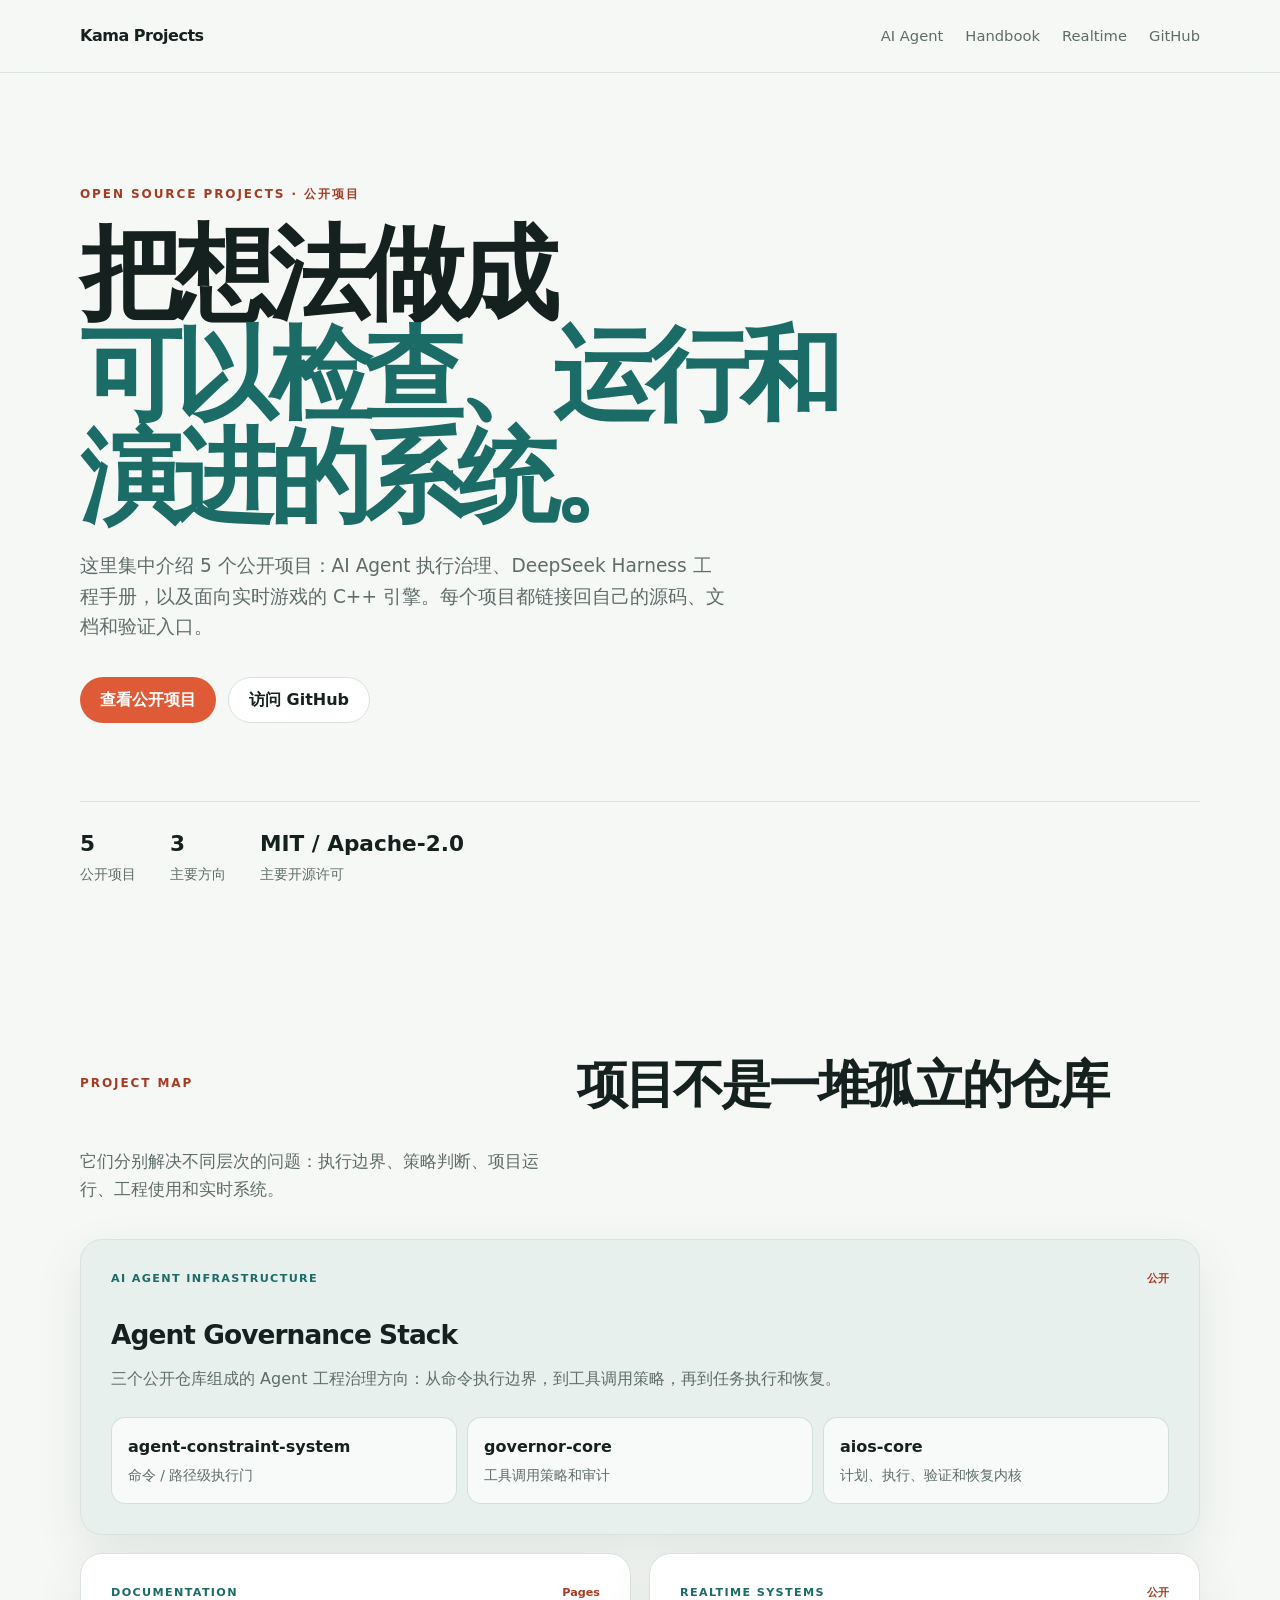
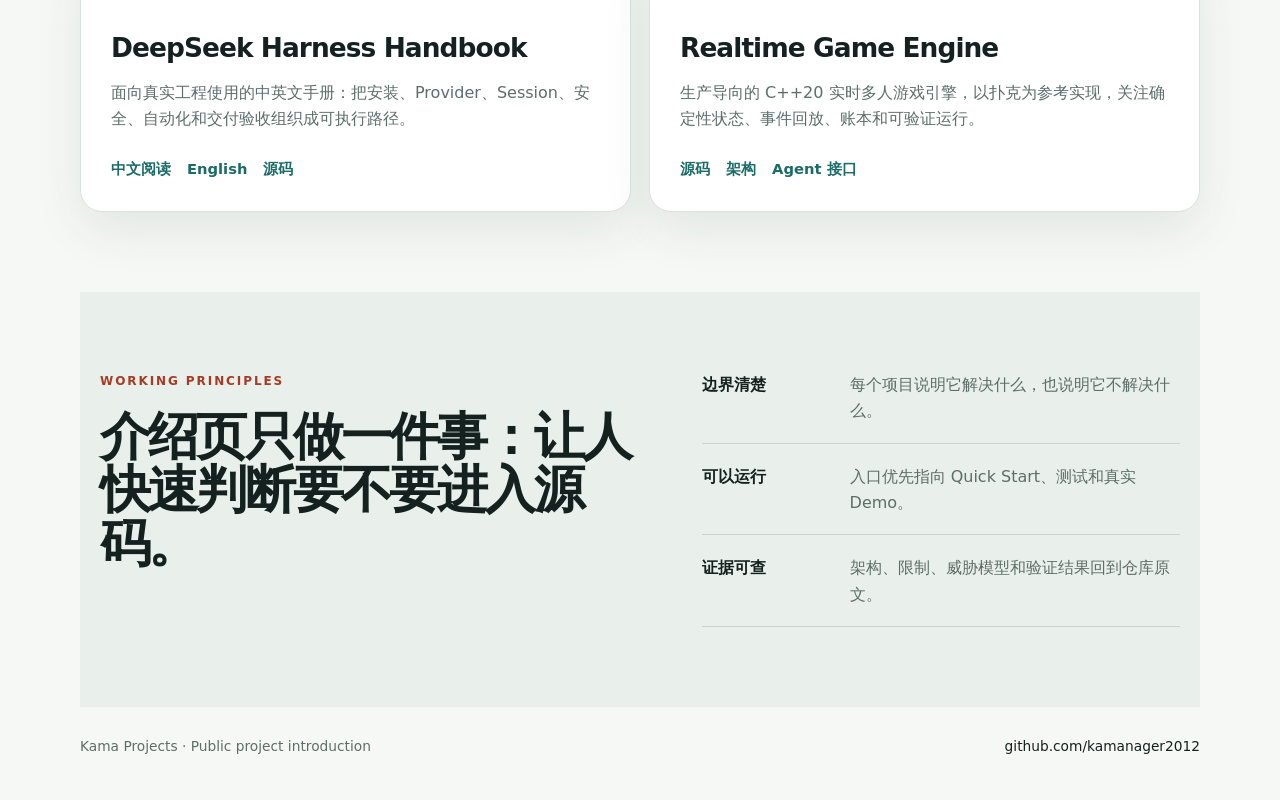
==== index.html @ 9a0dd00c "Create public project introduction site" ====
<!doctype html>
<html lang="zh-CN">
  <head>
    <meta charset="utf-8">
    <meta name="viewport" content="width=device-width, initial-scale=1">
    <meta name="description" content="Kama Projects：面向 AI Agent 治理、DeepSeek Harness 和实时游戏系统的公开开源项目。">
    <title>Kama Projects · Open Source Systems</title>
    <link rel="stylesheet" href="styles.css">
  </head>
  <body>
    <header class="site-header">
      <nav class="nav shell" aria-label="主导航">
        <a class="brand" href="#top">Kama Projects</a>
        <div class="nav-links">
          <a href="#agent-stack">AI Agent</a>
          <a href="#handbook">Handbook</a>
          <a href="#realtime">Realtime</a>
          <a href="https://github.com/kamanager2012">GitHub</a>
        </div>
      </nav>
    </header>

    <main id="top">
      <section class="hero shell">
        <p class="eyebrow">OPEN SOURCE PROJECTS · 公开项目</p>
        <h1>把想法做成<br><span>可以检查、运行和演进的系统。</span></h1>
        <p class="hero-copy">
          这里集中介绍 5 个公开项目：AI Agent 执行治理、DeepSeek Harness
          工程手册，以及面向实时游戏的 C++ 引擎。每个项目都链接回自己的源码、文档和验证入口。
        </p>
        <div class="hero-actions">
          <a class="button button-primary" href="#projects">查看公开项目</a>
          <a class="button button-secondary" href="https://github.com/kamanager2012">访问 GitHub</a>
        </div>
        <div class="hero-facts" aria-label="项目概览">
          <div><strong>5</strong><span>公开项目</span></div>
          <div><strong>3</strong><span>主要方向</span></div>
          <div><strong>MIT / Apache-2.0</strong><span>主要开源许可</span></div>
        </div>
      </section>

      <section class="section shell" id="projects">
        <div class="section-heading">
          <p class="eyebrow">PROJECT MAP</p>
          <h2>项目不是一堆孤立的仓库</h2>
          <p>它们分别解决不同层次的问题：执行边界、策略判断、项目运行、工程使用和实时系统。</p>
        </div>

        <div class="project-grid">
          <article class="project-card featured" id="agent-stack">
            <div class="card-topline"><span class="tag">AI AGENT INFRASTRUCTURE</span><span class="status">公开</span></div>
            <h3>Agent Governance Stack</h3>
            <p>三个公开仓库组成的 Agent 工程治理方向：从命令执行边界，到工具调用策略，再到任务执行和恢复。</p>
            <div class="stack-map">
              <a href="https://github.com/kamanager2012/agent-constraint-system"><strong>agent-constraint-system</strong><span>命令 / 路径级执行门</span></a>
              <a href="https://github.com/kamanager2012/governor-core"><strong>governor-core</strong><span>工具调用策略和审计</span></a>
              <a href="https://github.com/kamanager2012/aios-core"><strong>aios-core</strong><span>计划、执行、验证和恢复内核</span></a>
            </div>
          </article>

          <article class="project-card" id="handbook">
            <div class="card-topline"><span class="tag">DOCUMENTATION</span><span class="status">Pages</span></div>
            <h3>DeepSeek Harness Handbook</h3>
            <p>面向真实工程使用的中英文手册：把安装、Provider、Session、安全、自动化和交付验收组织成可执行路径。</p>
            <div class="card-links">
              <a href="https://kamanager2012.github.io/deepseek-harness-handbook/">中文阅读</a>
              <a href="https://kamanager2012.github.io/deepseek-harness-handbook/en/">English</a>
              <a href="https://github.com/kamanager2012/deepseek-harness-handbook">源码</a>
            </div>
          </article>

          <article class="project-card" id="realtime">
            <div class="card-topline"><span class="tag">REALTIME SYSTEMS</span><span class="status">公开</span></div>
            <h3>Realtime Game Engine</h3>
            <p>生产导向的 C++20 实时多人游戏引擎，以扑克为参考实现，关注确定性状态、事件回放、账本和可验证运行。</p>
            <div class="card-links">
              <a href="https://github.com/kamanager2012/realtime-game-engine">源码</a>
              <a href="https://github.com/kamanager2012/realtime-game-engine/blob/main/docs/ARCHITECTURE.md">架构</a>
              <a href="https://github.com/kamanager2012/realtime-game-engine/blob/main/docs/ai-agent.md">Agent 接口</a>
            </div>
          </article>
        </div>
      </section>

      <section class="section section-muted shell">
        <div class="principles">
          <div>
            <p class="eyebrow">WORKING PRINCIPLES</p>
            <h2>介绍页只做一件事：让人快速判断要不要进入源码。</h2>
          </div>
          <div class="principle-list">
            <div><strong>边界清楚</strong><span>每个项目说明它解决什么，也说明它不解决什么。</span></div>
            <div><strong>可以运行</strong><span>入口优先指向 Quick Start、测试和真实 Demo。</span></div>
            <div><strong>证据可查</strong><span>架构、限制、威胁模型和验证结果回到仓库原文。</span></div>
          </div>
        </div>
      </section>
    </main>

    <footer class="site-footer shell">
      <span>Kama Projects · Public project introduction</span>
      <a href="https://github.com/kamanager2012">github.com/kamanager2012</a>
    </footer>
  </body>
</html>
---- styles.css ----
:root {
  --ink: #14211f;
  --muted: #5d6d69;
  --line: #d9e2df;
  --paper: #f6f8f5;
  --card: #ffffff;
  --accent: #df5b38;
  --accent-dark: #a63b23;
  --teal: #1b6b67;
  --shadow: 0 18px 50px rgba(27, 57, 52, .09);
}

* { box-sizing: border-box; }

html { scroll-behavior: smooth; }

body {
  margin: 0;
  color: var(--ink);
  background: var(--paper);
  font-family: Inter, ui-sans-serif, system-ui, -apple-system, BlinkMacSystemFont, "Segoe UI", "PingFang SC", "Microsoft YaHei", sans-serif;
  line-height: 1.65;
}

a { color: inherit; }

.shell { width: min(1120px, calc(100% - 40px)); margin: 0 auto; }

.site-header {
  position: sticky;
  top: 0;
  z-index: 10;
  background: rgba(246, 248, 245, .88);
  border-bottom: 1px solid rgba(217, 226, 223, .85);
  backdrop-filter: blur(16px);
}

.nav { min-height: 72px; display: flex; align-items: center; justify-content: space-between; gap: 24px; }
.brand { font-weight: 800; letter-spacing: -.03em; text-decoration: none; }
.nav-links { display: flex; gap: 22px; color: var(--muted); font-size: .92rem; }
.nav-links a { text-decoration: none; }
.nav-links a:hover, .card-links a:hover, .site-footer a:hover { color: var(--accent-dark); }

.hero { padding: 112px 0 92px; }
.eyebrow { margin: 0 0 18px; color: var(--accent-dark); font-size: .75rem; font-weight: 800; letter-spacing: .16em; }
h1, h2, h3, p { margin-top: 0; }
h1 { max-width: 760px; margin-bottom: 24px; font-size: clamp(3rem, 8vw, 6.6rem); line-height: .99; letter-spacing: -.075em; }
h1 span { color: var(--teal); }
.hero-copy { max-width: 650px; color: var(--muted); font-size: 1.16rem; }
.hero-actions { display: flex; flex-wrap: wrap; gap: 12px; margin-top: 34px; }
.button { display: inline-flex; align-items: center; justify-content: center; min-height: 46px; padding: 0 20px; border-radius: 999px; font-weight: 750; text-decoration: none; }
.button-primary { color: #fff; background: var(--accent); }
.button-primary:hover { background: var(--accent-dark); }
.button-secondary { border: 1px solid var(--line); background: var(--card); }
.button-secondary:hover { border-color: var(--teal); }
.hero-facts { display: flex; flex-wrap: wrap; gap: 34px; margin-top: 78px; padding-top: 24px; border-top: 1px solid var(--line); }
.hero-facts div { display: grid; gap: 2px; }
.hero-facts strong { font-size: 1.35rem; }
.hero-facts span { color: var(--muted); font-size: .86rem; }

.section { padding: 80px 0; }
.section-heading { display: grid; grid-template-columns: minmax(0, .85fr) minmax(0, 1.15fr); gap: 36px; align-items: end; margin-bottom: 32px; }
.section-heading h2, .principles h2 { margin-bottom: 0; font-size: clamp(2rem, 4vw, 3.7rem); line-height: 1.05; letter-spacing: -.055em; }
.section-heading > p:last-child { margin-bottom: 4px; color: var(--muted); font-size: 1.05rem; }
.project-grid { display: grid; grid-template-columns: repeat(2, minmax(0, 1fr)); gap: 18px; }
.project-card { padding: 30px; border: 1px solid var(--line); border-radius: 22px; background: var(--card); box-shadow: var(--shadow); }
.project-card.featured { grid-column: 1 / -1; background: #e8f0ed; }
.card-topline { display: flex; align-items: center; justify-content: space-between; gap: 12px; margin-bottom: 24px; }
.tag, .status { color: var(--teal); font-size: .7rem; font-weight: 800; letter-spacing: .12em; }
.status { color: var(--accent-dark); letter-spacing: 0; }
.project-card h3 { margin-bottom: 10px; font-size: 1.65rem; letter-spacing: -.035em; }
.project-card p { color: var(--muted); }
.stack-map { display: grid; grid-template-columns: repeat(3, 1fr); gap: 10px; margin-top: 24px; }
.stack-map a { padding: 16px; border: 1px solid rgba(27, 107, 103, .18); border-radius: 14px; background: rgba(255, 255, 255, .68); text-decoration: none; }
.stack-map a:hover { border-color: var(--teal); }
.stack-map strong, .stack-map span { display: block; }
.stack-map span { margin-top: 4px; color: var(--muted); font-size: .86rem; }
.card-links { display: flex; flex-wrap: wrap; gap: 16px; margin-top: 24px; color: var(--teal); font-weight: 750; font-size: .92rem; }
.card-links a { text-decoration: none; }

.section-muted { max-width: none; background: #e9efeb; }
.section-muted > * { width: min(1120px, calc(100% - 40px)); margin: 0 auto; }
.principles { display: grid; grid-template-columns: minmax(0, 1fr) minmax(0, .9fr); gap: 70px; align-items: start; }
.principle-list { display: grid; gap: 20px; }
.principle-list div { display: grid; grid-template-columns: 130px 1fr; gap: 18px; padding-bottom: 18px; border-bottom: 1px solid rgba(93, 109, 105, .22); }
.principle-list span { color: var(--muted); }

.site-footer { display: flex; justify-content: space-between; gap: 20px; padding: 28px 0 42px; color: var(--muted); font-size: .86rem; }
.site-footer a { color: var(--ink); text-decoration: none; }

@media (max-width: 760px) {
  .shell { width: min(100% - 28px, 600px); }
  .nav { min-height: 62px; }
  .nav-links { display: none; }
  .hero { padding: 78px 0 64px; }
  h1 { font-size: clamp(3rem, 16vw, 5rem); }
  .hero-facts { gap: 22px; margin-top: 54px; }
  .section { padding: 58px 0; }
  .section-heading, .principles { grid-template-columns: 1fr; gap: 18px; }
  .project-grid { grid-template-columns: 1fr; }
  .project-card.featured { grid-column: auto; }
  .stack-map { grid-template-columns: 1fr; }
  .principle-list div { grid-template-columns: 1fr; gap: 4px; }
  .site-footer { flex-direction: column; }
}
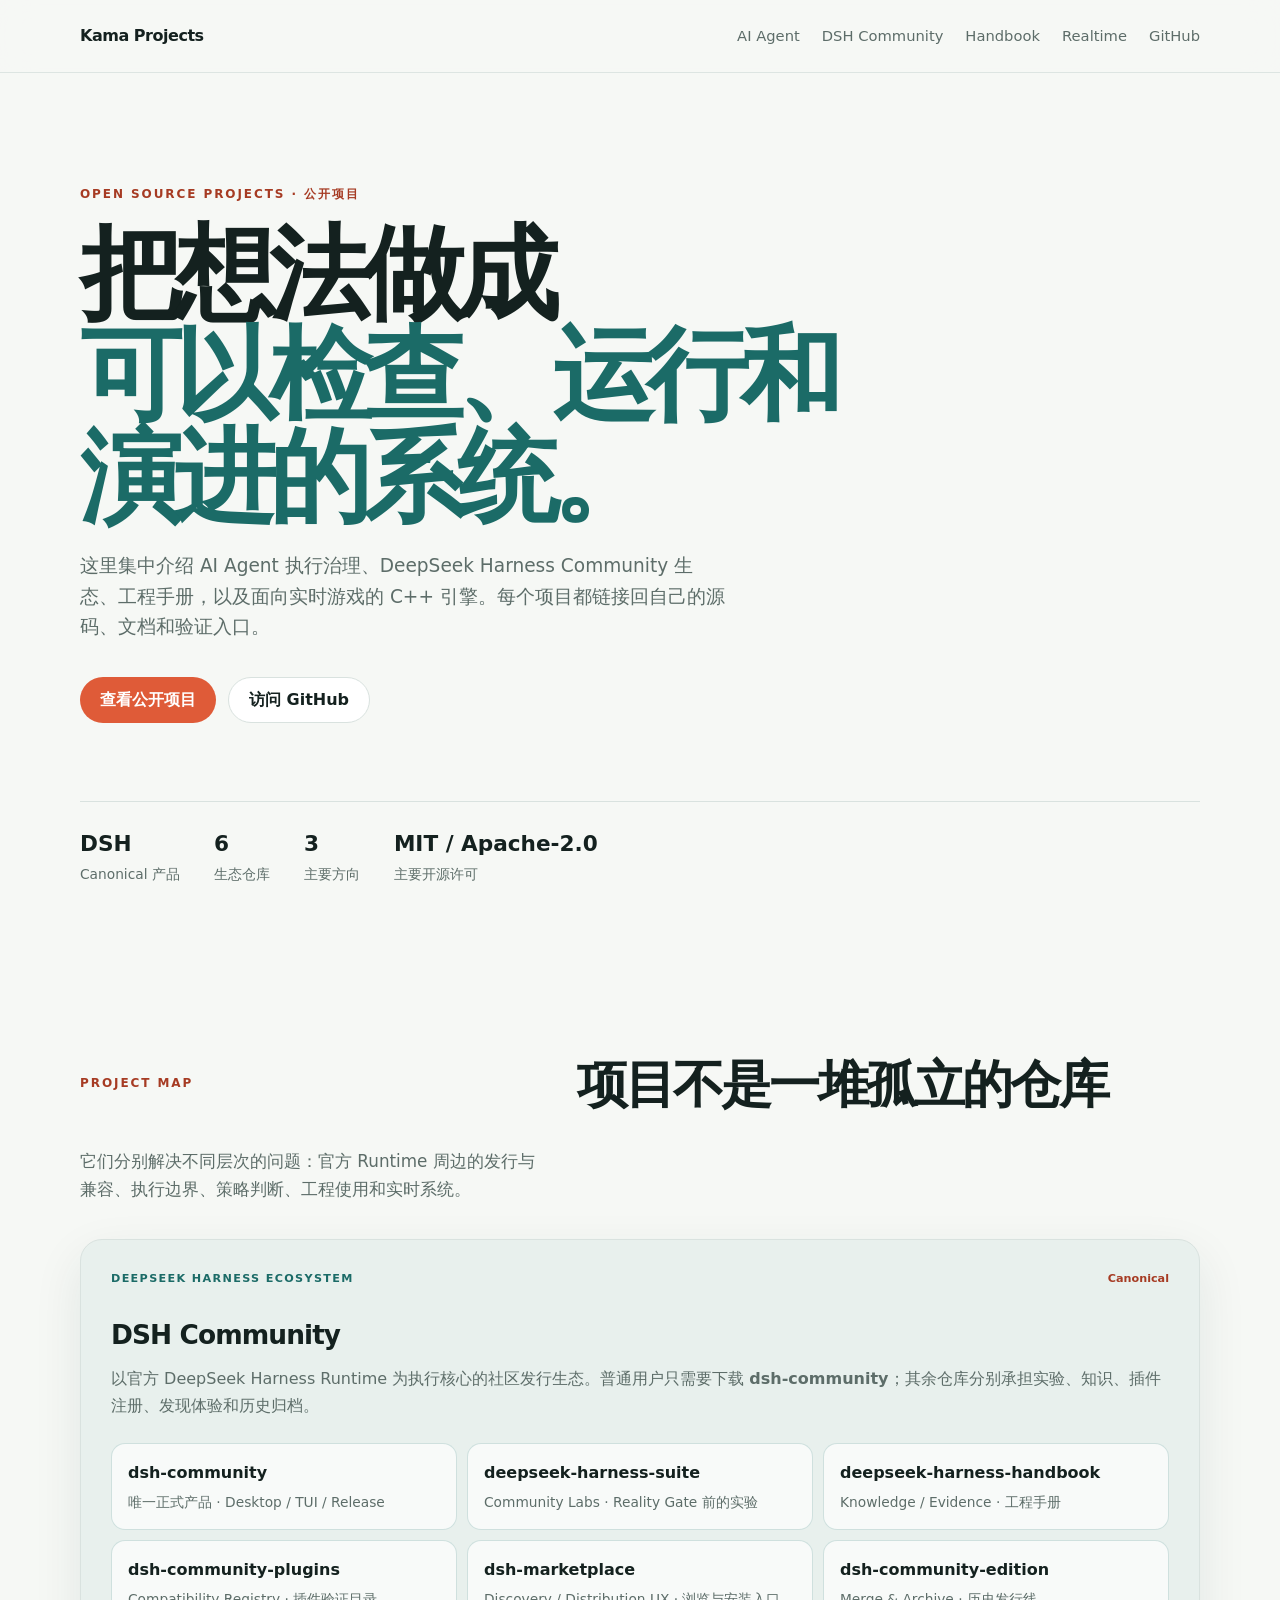
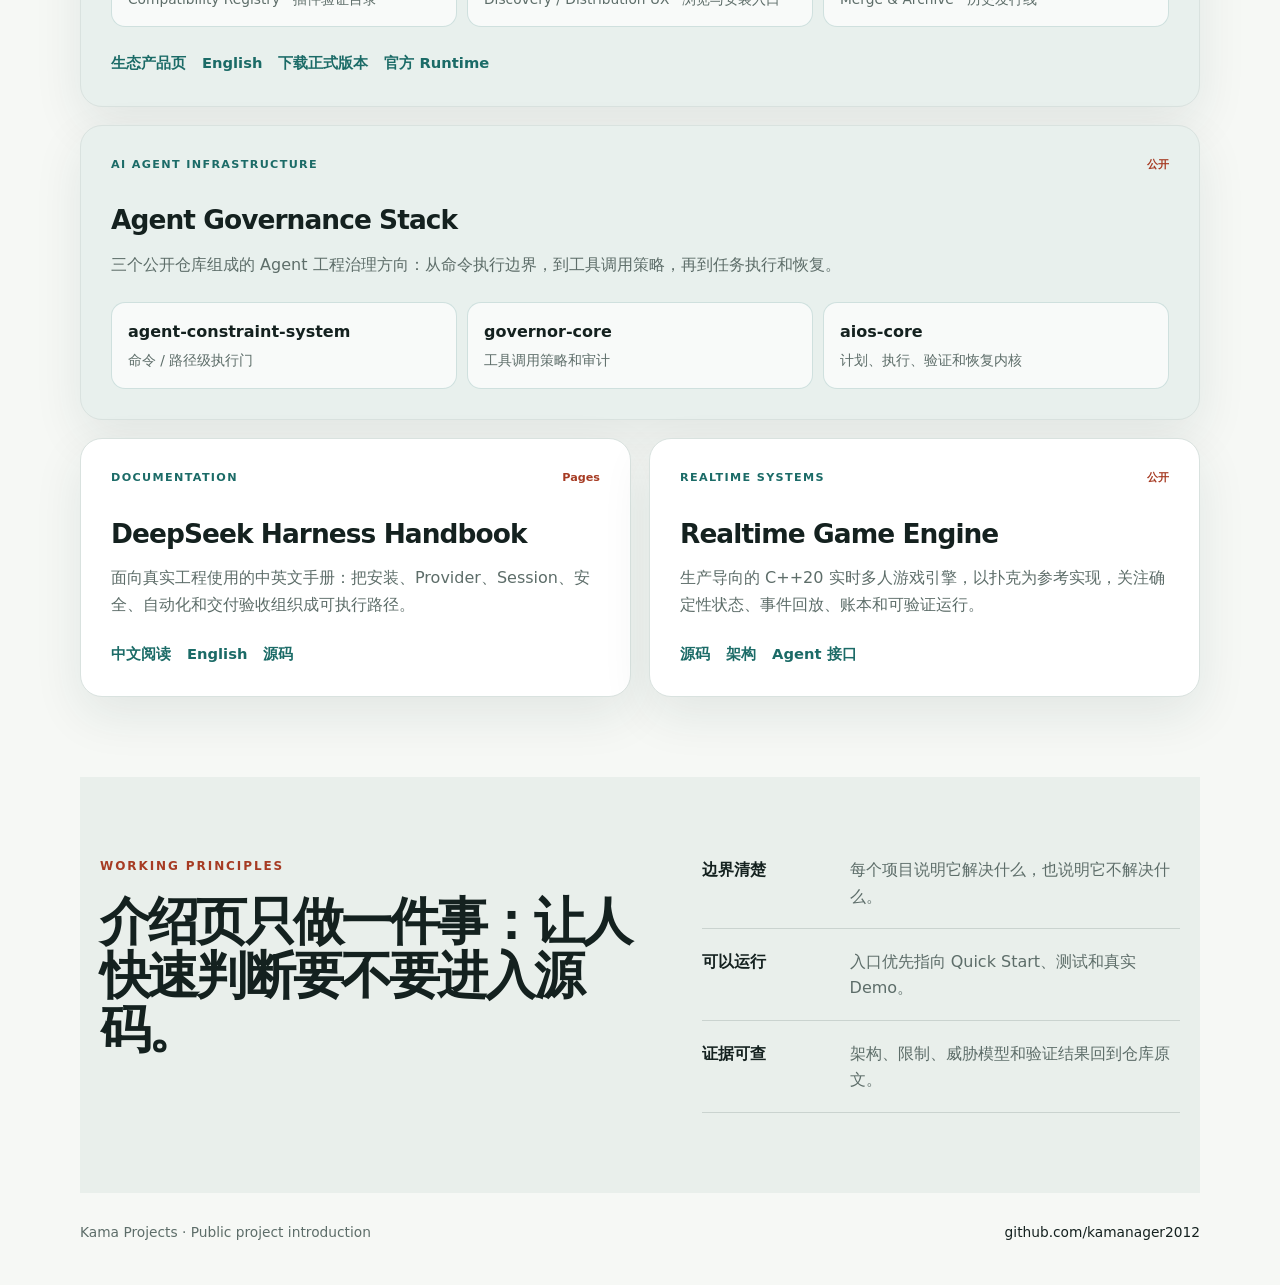
==== commit 7638fb99: "docs: add bilingual DSH Community page" ====
--- a/index.html
+++ b/index.html
@@ -10,9 +10,10 @@
   <body>
     <header class="site-header">
       <nav class="nav shell" aria-label="主导航">
-        <a class="brand" href="#top">Kama Projects</a>
+          <a class="brand" href="#top">Kama Projects</a>
         <div class="nav-links">
           <a href="#agent-stack">AI Agent</a>
+          <a href="#dsh-community">DSH Community</a>
           <a href="#handbook">Handbook</a>
           <a href="#realtime">Realtime</a>
           <a href="https://github.com/kamanager2012">GitHub</a>
@@ -25,15 +26,16 @@
         <p class="eyebrow">OPEN SOURCE PROJECTS · 公开项目</p>
         <h1>把想法做成<br><span>可以检查、运行和演进的系统。</span></h1>
         <p class="hero-copy">
-          这里集中介绍 5 个公开项目：AI Agent 执行治理、DeepSeek Harness
-          工程手册，以及面向实时游戏的 C++ 引擎。每个项目都链接回自己的源码、文档和验证入口。
+          这里集中介绍 AI Agent 执行治理、DeepSeek Harness Community
+          生态、工程手册，以及面向实时游戏的 C++ 引擎。每个项目都链接回自己的源码、文档和验证入口。
         </p>
         <div class="hero-actions">
           <a class="button button-primary" href="#projects">查看公开项目</a>
           <a class="button button-secondary" href="https://github.com/kamanager2012">访问 GitHub</a>
         </div>
         <div class="hero-facts" aria-label="项目概览">
-          <div><strong>5</strong><span>公开项目</span></div>
+          <div><strong>DSH</strong><span>Canonical 产品</span></div>
+          <div><strong>6</strong><span>生态仓库</span></div>
           <div><strong>3</strong><span>主要方向</span></div>
           <div><strong>MIT / Apache-2.0</strong><span>主要开源许可</span></div>
         </div>
@@ -43,10 +45,30 @@
         <div class="section-heading">
           <p class="eyebrow">PROJECT MAP</p>
           <h2>项目不是一堆孤立的仓库</h2>
-          <p>它们分别解决不同层次的问题：执行边界、策略判断、项目运行、工程使用和实时系统。</p>
+          <p>它们分别解决不同层次的问题：官方 Runtime 周边的发行与兼容、执行边界、策略判断、工程使用和实时系统。</p>
         </div>
 
         <div class="project-grid">
+          <article class="project-card featured" id="dsh-community">
+            <div class="card-topline"><span class="tag">DEEPSEEK HARNESS ECOSYSTEM</span><span class="status">Canonical</span></div>
+            <h3>DSH Community</h3>
+            <p>以官方 DeepSeek Harness Runtime 为执行核心的社区发行生态。普通用户只需要下载 <strong>dsh-community</strong>；其余仓库分别承担实验、知识、插件注册、发现体验和历史归档。</p>
+            <div class="stack-map">
+              <a href="https://github.com/kamanager2012/dsh-community"><strong>dsh-community</strong><span>唯一正式产品 · Desktop / TUI / Release</span></a>
+              <a href="https://github.com/kamanager2012/deepseek-harness-suite"><strong>deepseek-harness-suite</strong><span>Community Labs · Reality Gate 前的实验</span></a>
+              <a href="https://github.com/kamanager2012/deepseek-harness-handbook"><strong>deepseek-harness-handbook</strong><span>Knowledge / Evidence · 工程手册</span></a>
+              <a href="https://github.com/kamanager2012/dsh-community-plugins"><strong>dsh-community-plugins</strong><span>Compatibility Registry · 插件验证目录</span></a>
+              <a href="https://github.com/kamanager2012/dsh-marketplace"><strong>dsh-marketplace</strong><span>Discovery / Distribution UX · 浏览与安装入口</span></a>
+              <a href="https://github.com/kamanager2012/dsh-community-edition"><strong>dsh-community-edition</strong><span>Merge &amp; Archive · 历史发行线</span></a>
+            </div>
+            <div class="card-links">
+              <a href="dsh-community.html">生态产品页</a>
+              <a href="dsh-community.en.html">English</a>
+              <a href="https://github.com/kamanager2012/dsh-community/releases/latest">下载正式版本</a>
+              <a href="https://github.com/deepseek-ai/deepseek-harness">官方 Runtime</a>
+            </div>
+          </article>
+
           <article class="project-card featured" id="agent-stack">
             <div class="card-topline"><span class="tag">AI AGENT INFRASTRUCTURE</span><span class="status">公开</span></div>
             <h3>Agent Governance Stack</h3>
--- a/styles.css
+++ b/styles.css
@@ -78,6 +78,43 @@
 .card-links { display: flex; flex-wrap: wrap; gap: 16px; margin-top: 24px; color: var(--teal); font-weight: 750; font-size: .92rem; }
 .card-links a { text-decoration: none; }
 
+.product-hero { padding-bottom: 72px; }
+.product-flow { max-width: 840px; margin: 0 auto; text-align: center; }
+.flow-node { padding: 28px; border: 1px solid var(--line); border-radius: 20px; box-shadow: var(--shadow); }
+.flow-node span, .flow-node small { display: block; color: var(--muted); }
+.flow-node span { margin-bottom: 6px; color: var(--accent-dark); font-size: .75rem; font-weight: 800; letter-spacing: .14em; text-transform: uppercase; }
+.flow-node strong { display: block; font-size: clamp(1.35rem, 3vw, 2rem); letter-spacing: -.04em; }
+.flow-node small { margin-top: 8px; }
+.flow-runtime { background: #fff; }
+.flow-community { color: #fff; border-color: var(--teal); background: var(--teal); }
+.flow-community span, .flow-community small { color: rgba(255, 255, 255, .78); }
+.flow-community span { color: #d5f0ea; }
+.flow-arrow { padding: 10px 0; color: var(--accent); font-size: 2rem; line-height: 1; }
+.flow-outputs { display: grid; grid-template-columns: repeat(2, 1fr); gap: 12px; margin-top: 12px; }
+.flow-outputs div { padding: 16px; border: 1px solid var(--line); border-radius: 14px; background: var(--card); }
+.flow-outputs strong, .flow-outputs span { display: block; }
+.flow-outputs span { margin-top: 4px; color: var(--muted); font-size: .86rem; }
+.ecosystem-grid { display: grid; grid-template-columns: repeat(3, minmax(0, 1fr)); gap: 14px; }
+.ecosystem-card { display: flex; flex-direction: column; min-height: 250px; padding: 24px; border: 1px solid var(--line); border-radius: 18px; background: var(--card); box-shadow: var(--shadow); }
+.ecosystem-card-primary { border-color: rgba(27, 107, 103, .45); background: #f7fffc; }
+.ecosystem-card .tag { margin-bottom: 18px; }
+.ecosystem-card h3 { margin-bottom: 8px; font-size: 1.25rem; letter-spacing: -.03em; }
+.ecosystem-card p { flex: 1; margin-bottom: 18px; color: var(--muted); font-size: .94rem; }
+.ecosystem-card a { color: var(--teal); font-weight: 750; text-decoration: none; }
+.ecosystem-card a:hover { color: var(--accent-dark); }
+.product-boundary { align-items: start; }
+.boundary-lead { max-width: 510px; margin-top: 22px; color: var(--muted); font-size: 1.05rem; }
+.gate-flow { display: grid; grid-template-columns: repeat(7, minmax(0, 1fr)); gap: 8px; }
+.gate-flow div { min-height: 126px; padding: 14px 12px; border: 1px solid rgba(27, 107, 103, .2); border-radius: 14px; background: rgba(255, 255, 255, .72); }
+.gate-flow strong, .gate-flow span { display: block; }
+.gate-flow strong { color: var(--accent); font-size: 1.5rem; }
+.gate-flow span { margin-top: 18px; color: var(--muted); font-size: .84rem; font-weight: 700; line-height: 1.35; }
+.status-note { display: flex; flex-wrap: wrap; gap: 10px; align-items: center; margin-top: 22px; color: var(--muted); font-size: .86rem; }
+.status-note span { padding: 4px 8px; border: 1px solid rgba(27, 107, 103, .2); border-radius: 999px; color: var(--teal); background: rgba(255, 255, 255, .72); font-family: ui-monospace, SFMono-Regular, Menlo, monospace; font-size: .74rem; }
+.product-cta { padding-top: 104px; padding-bottom: 104px; }
+.product-cta h2 { max-width: 800px; margin-bottom: 16px; font-size: clamp(2.2rem, 5vw, 4.6rem); line-height: 1.02; letter-spacing: -.06em; }
+.product-cta p:not(.eyebrow) { max-width: 640px; color: var(--muted); font-size: 1.08rem; }
+
 .section-muted { max-width: none; background: #e9efeb; }
 .section-muted > * { width: min(1120px, calc(100% - 40px)); margin: 0 auto; }
 .principles { display: grid; grid-template-columns: minmax(0, 1fr) minmax(0, .9fr); gap: 70px; align-items: start; }
@@ -100,6 +137,8 @@
   .project-grid { grid-template-columns: 1fr; }
   .project-card.featured { grid-column: auto; }
   .stack-map { grid-template-columns: 1fr; }
+  .flow-outputs, .ecosystem-grid { grid-template-columns: 1fr; }
+  .gate-flow { grid-template-columns: repeat(2, minmax(0, 1fr)); }
   .principle-list div { grid-template-columns: 1fr; gap: 4px; }
   .site-footer { flex-direction: column; }
 }
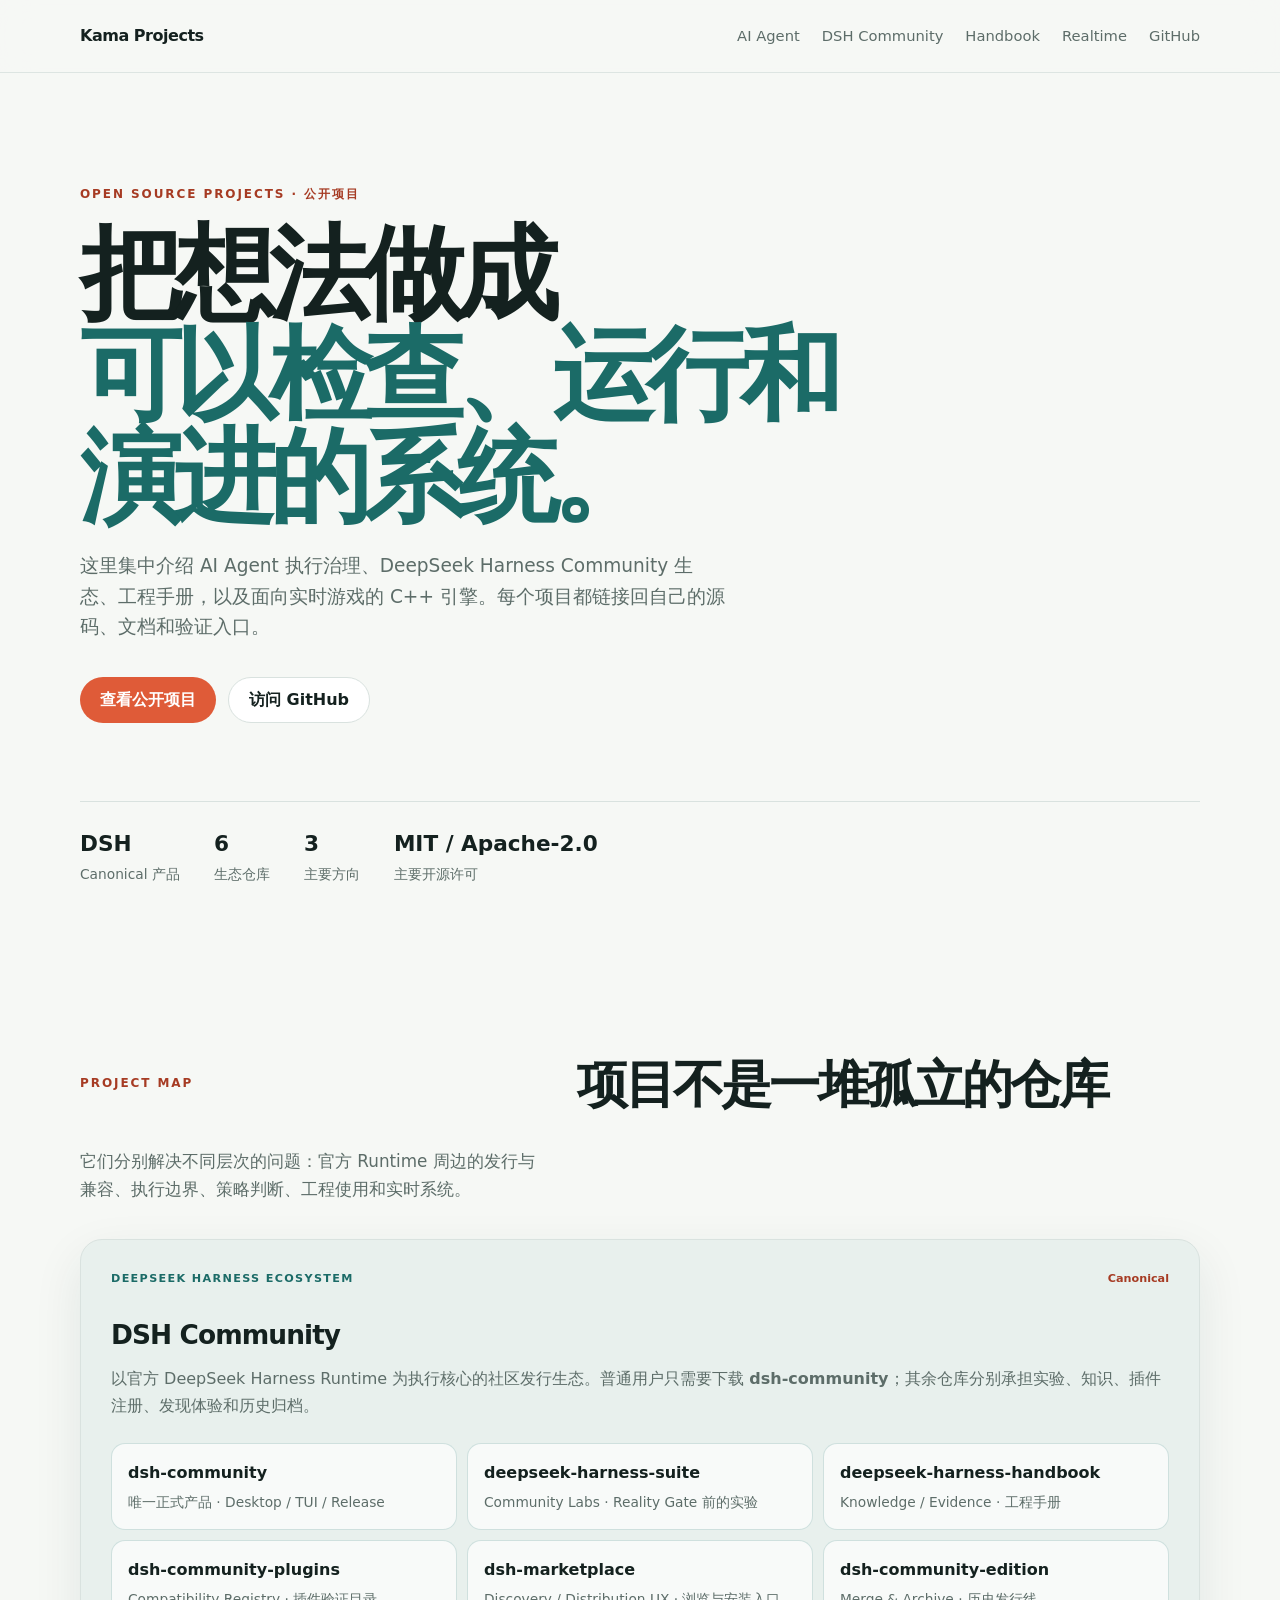
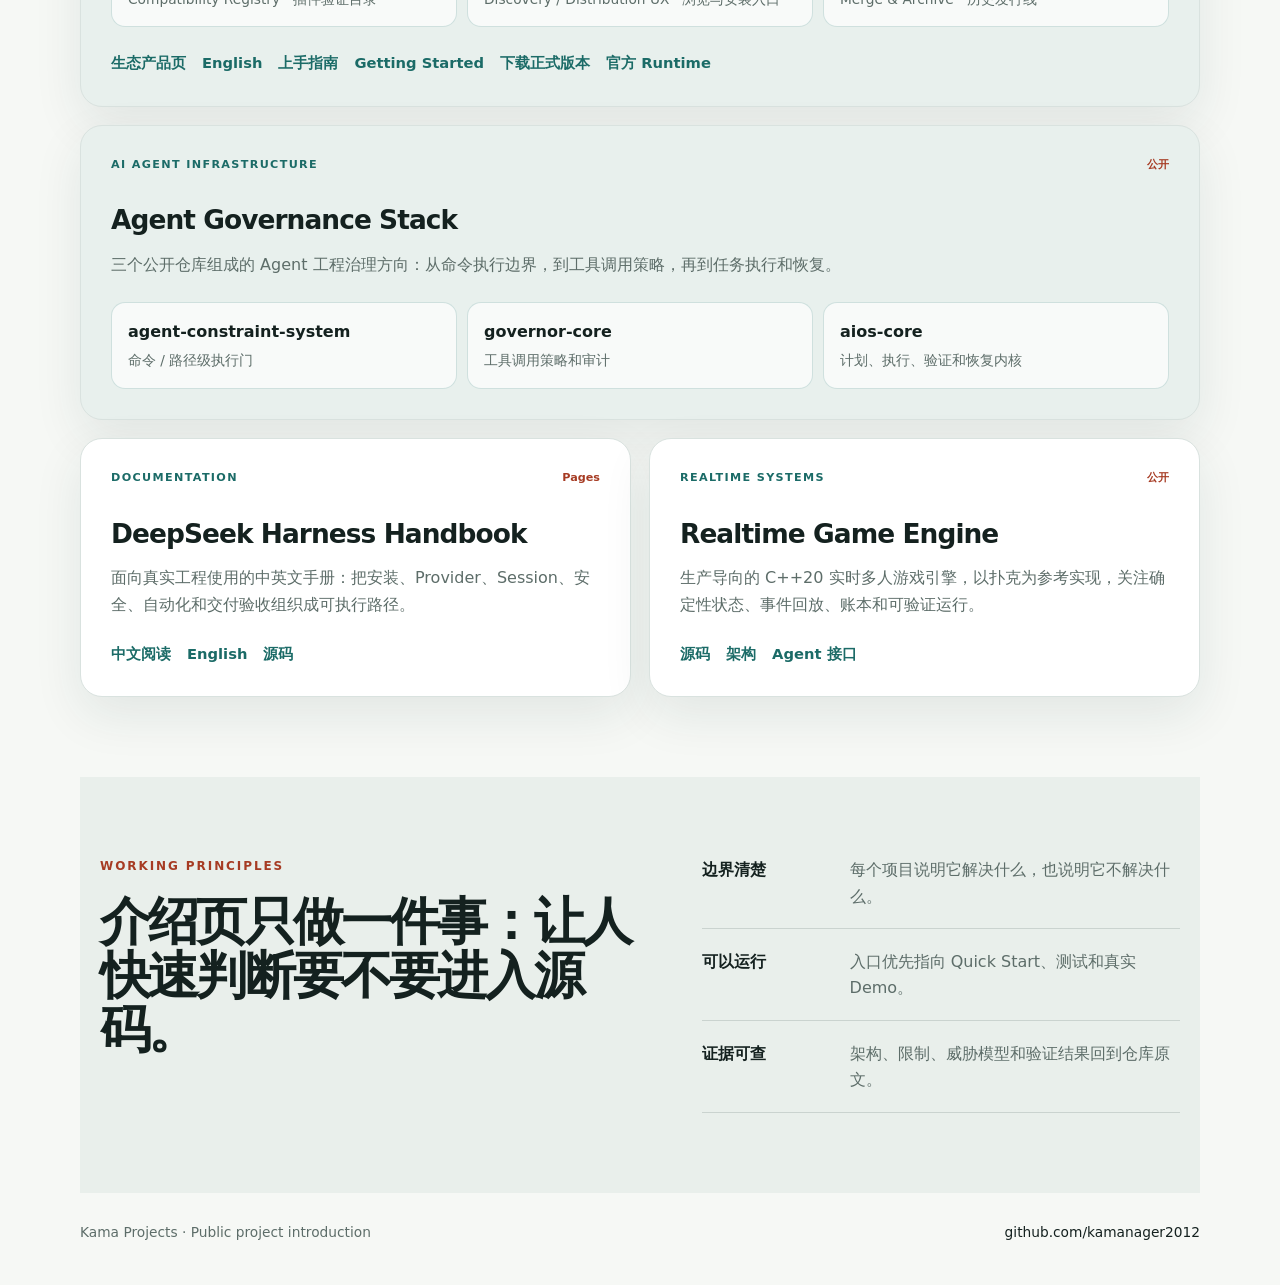
==== commit fe697936: "docs: link bilingual community getting started" ====
--- a/index.html
+++ b/index.html
@@ -64,6 +64,8 @@
             <div class="card-links">
               <a href="dsh-community.html">生态产品页</a>
               <a href="dsh-community.en.html">English</a>
+              <a href="https://github.com/kamanager2012/dsh-community/blob/main/docs/getting-started.md">上手指南</a>
+              <a href="https://github.com/kamanager2012/dsh-community/blob/main/docs/getting-started.en.md">Getting Started</a>
               <a href="https://github.com/kamanager2012/dsh-community/releases/latest">下载正式版本</a>
               <a href="https://github.com/deepseek-ai/deepseek-harness">官方 Runtime</a>
             </div>
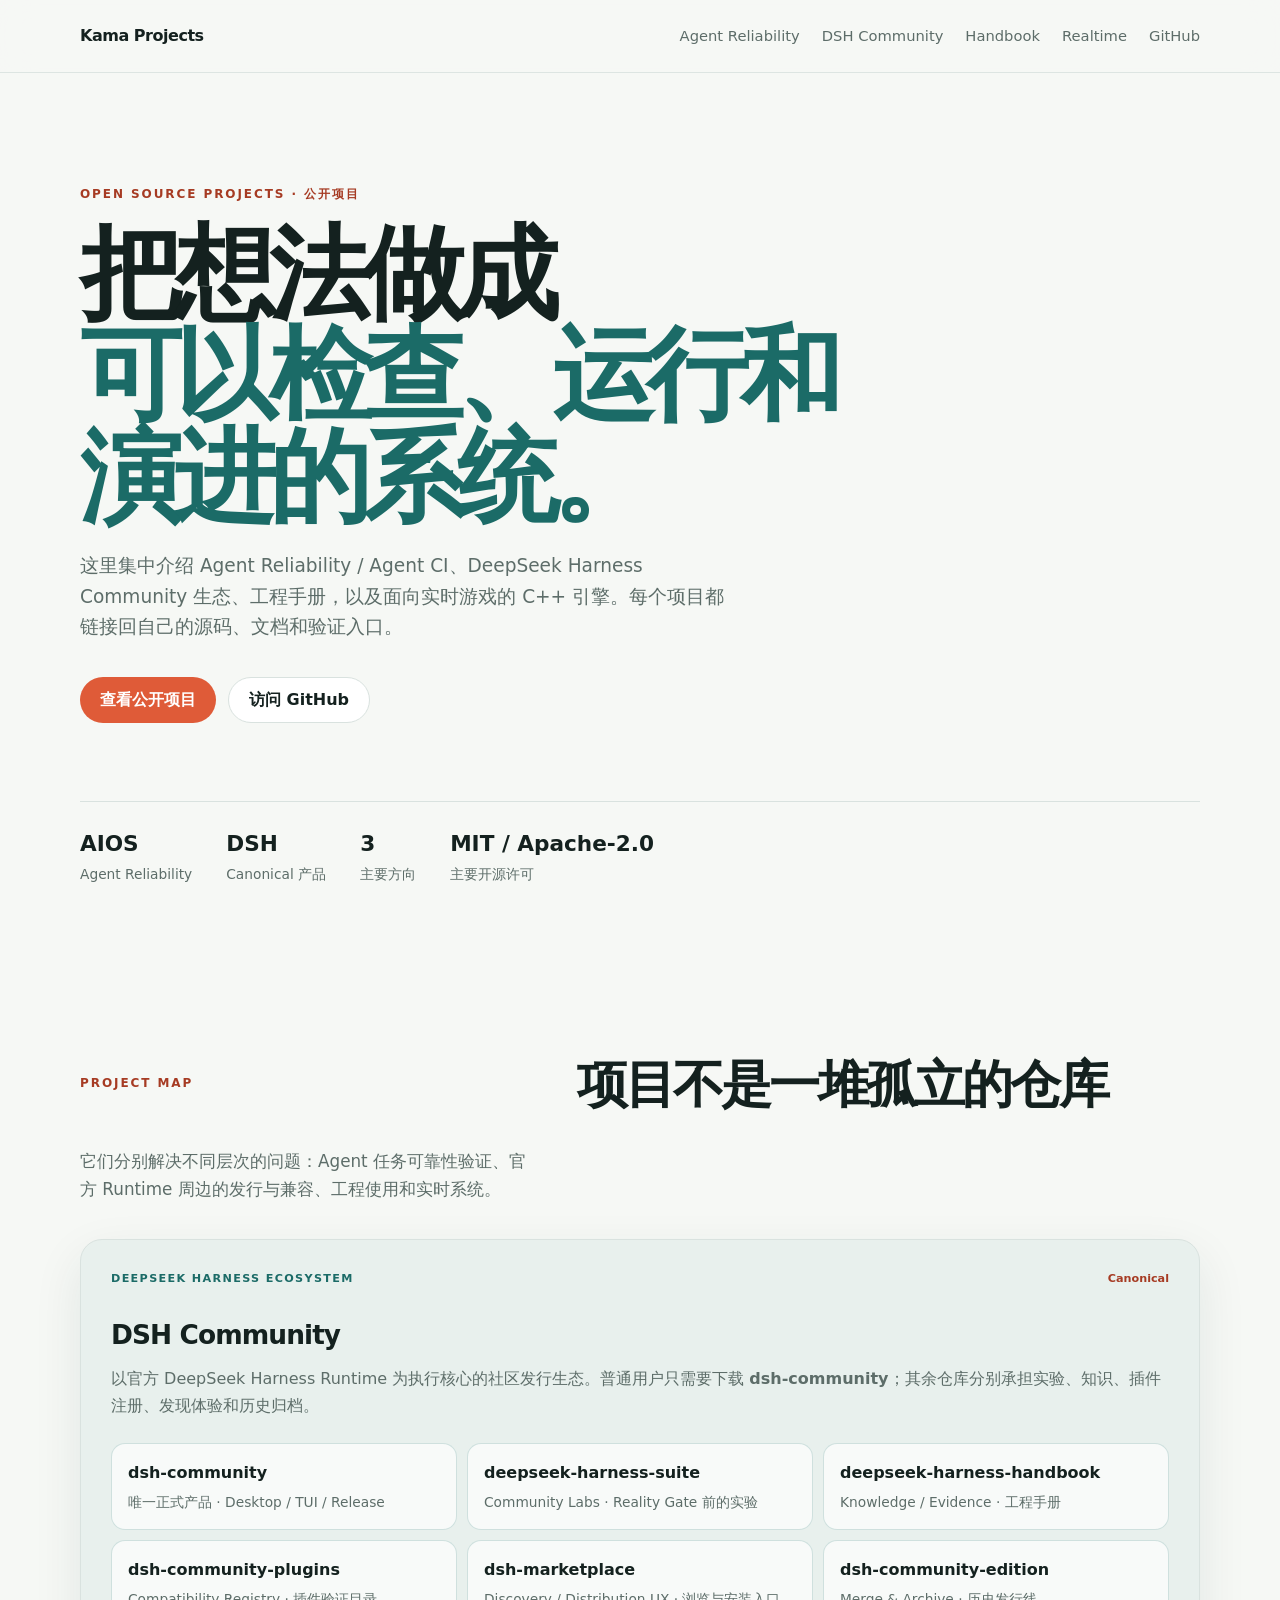
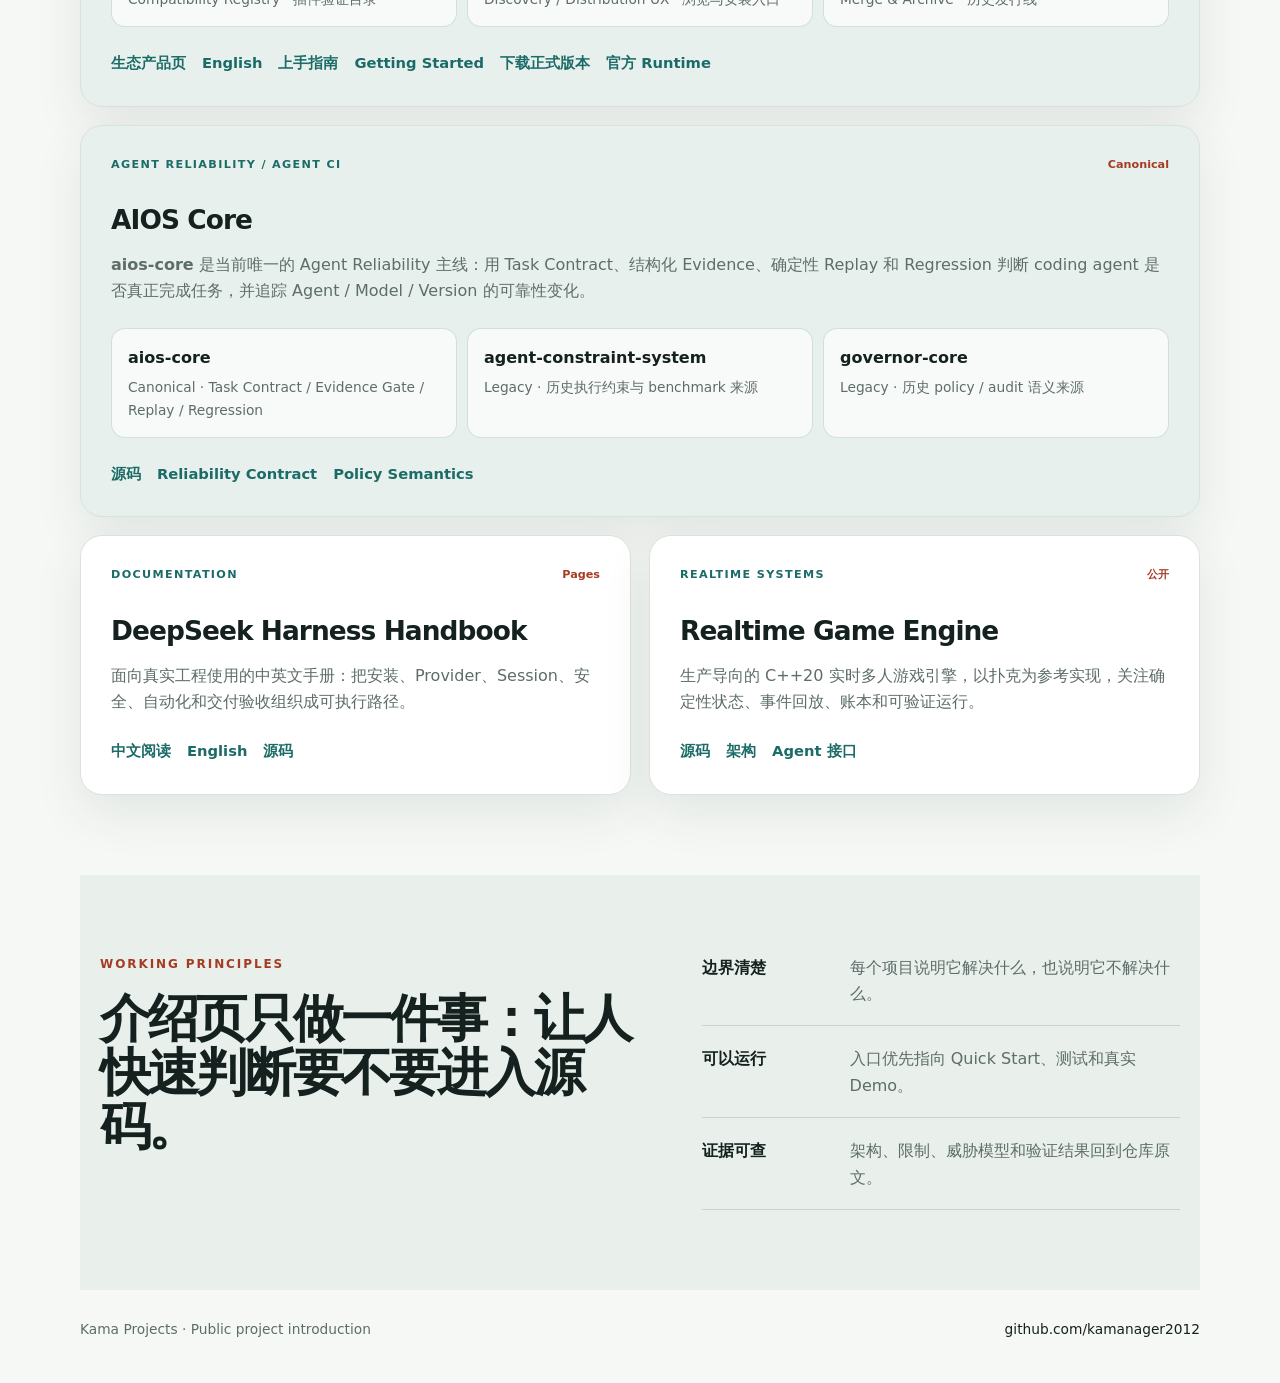
==== commit e4a5fdd4: "docs: replace legacy Agent Governance Stack with AIOS reliability" ====
--- a/index.html
+++ b/index.html
@@ -3,16 +3,16 @@
   <head>
     <meta charset="utf-8">
     <meta name="viewport" content="width=device-width, initial-scale=1">
-    <meta name="description" content="Kama Projects：面向 AI Agent 治理、DeepSeek Harness 和实时游戏系统的公开开源项目。">
+    <meta name="description" content="Kama Projects：面向 Agent Reliability、DeepSeek Harness 和实时游戏系统的公开开源项目。">
     <title>Kama Projects · Open Source Systems</title>
     <link rel="stylesheet" href="styles.css">
   </head>
   <body>
     <header class="site-header">
       <nav class="nav shell" aria-label="主导航">
-          <a class="brand" href="#top">Kama Projects</a>
+        <a class="brand" href="#top">Kama Projects</a>
         <div class="nav-links">
-          <a href="#agent-stack">AI Agent</a>
+          <a href="#agent-reliability">Agent Reliability</a>
           <a href="#dsh-community">DSH Community</a>
           <a href="#handbook">Handbook</a>
           <a href="#realtime">Realtime</a>
@@ -26,7 +26,7 @@
         <p class="eyebrow">OPEN SOURCE PROJECTS · 公开项目</p>
         <h1>把想法做成<br><span>可以检查、运行和演进的系统。</span></h1>
         <p class="hero-copy">
-          这里集中介绍 AI Agent 执行治理、DeepSeek Harness Community
+          这里集中介绍 Agent Reliability / Agent CI、DeepSeek Harness Community
           生态、工程手册，以及面向实时游戏的 C++ 引擎。每个项目都链接回自己的源码、文档和验证入口。
         </p>
         <div class="hero-actions">
@@ -34,8 +34,8 @@
           <a class="button button-secondary" href="https://github.com/kamanager2012">访问 GitHub</a>
         </div>
         <div class="hero-facts" aria-label="项目概览">
+          <div><strong>AIOS</strong><span>Agent Reliability</span></div>
           <div><strong>DSH</strong><span>Canonical 产品</span></div>
-          <div><strong>6</strong><span>生态仓库</span></div>
           <div><strong>3</strong><span>主要方向</span></div>
           <div><strong>MIT / Apache-2.0</strong><span>主要开源许可</span></div>
         </div>
@@ -45,7 +45,7 @@
         <div class="section-heading">
           <p class="eyebrow">PROJECT MAP</p>
           <h2>项目不是一堆孤立的仓库</h2>
-          <p>它们分别解决不同层次的问题：官方 Runtime 周边的发行与兼容、执行边界、策略判断、工程使用和实时系统。</p>
+          <p>它们分别解决不同层次的问题：Agent 任务可靠性验证、官方 Runtime 周边的发行与兼容、工程使用和实时系统。</p>
         </div>
 
         <div class="project-grid">
@@ -71,14 +71,19 @@
             </div>
           </article>
 
-          <article class="project-card featured" id="agent-stack">
-            <div class="card-topline"><span class="tag">AI AGENT INFRASTRUCTURE</span><span class="status">公开</span></div>
-            <h3>Agent Governance Stack</h3>
-            <p>三个公开仓库组成的 Agent 工程治理方向：从命令执行边界，到工具调用策略，再到任务执行和恢复。</p>
+          <article class="project-card featured" id="agent-reliability">
+            <div class="card-topline"><span class="tag">AGENT RELIABILITY / AGENT CI</span><span class="status">Canonical</span></div>
+            <h3>AIOS Core</h3>
+            <p><strong>aios-core</strong> 是当前唯一的 Agent Reliability 主线：用 Task Contract、结构化 Evidence、确定性 Replay 和 Regression 判断 coding agent 是否真正完成任务，并追踪 Agent / Model / Version 的可靠性变化。</p>
             <div class="stack-map">
-              <a href="https://github.com/kamanager2012/agent-constraint-system"><strong>agent-constraint-system</strong><span>命令 / 路径级执行门</span></a>
-              <a href="https://github.com/kamanager2012/governor-core"><strong>governor-core</strong><span>工具调用策略和审计</span></a>
-              <a href="https://github.com/kamanager2012/aios-core"><strong>aios-core</strong><span>计划、执行、验证和恢复内核</span></a>
+              <a href="https://github.com/kamanager2012/aios-core"><strong>aios-core</strong><span>Canonical · Task Contract / Evidence Gate / Replay / Regression</span></a>
+              <a href="https://github.com/kamanager2012/agent-constraint-system"><strong>agent-constraint-system</strong><span>Legacy · 历史执行约束与 benchmark 来源</span></a>
+              <a href="https://github.com/kamanager2012/governor-core"><strong>governor-core</strong><span>Legacy · 历史 policy / audit 语义来源</span></a>
+            </div>
+            <div class="card-links">
+              <a href="https://github.com/kamanager2012/aios-core">源码</a>
+              <a href="https://github.com/kamanager2012/aios-core#reliability-contract">Reliability Contract</a>
+              <a href="https://github.com/kamanager2012/aios-core#canonical-policy-semantics">Policy Semantics</a>
             </div>
           </article>
 
